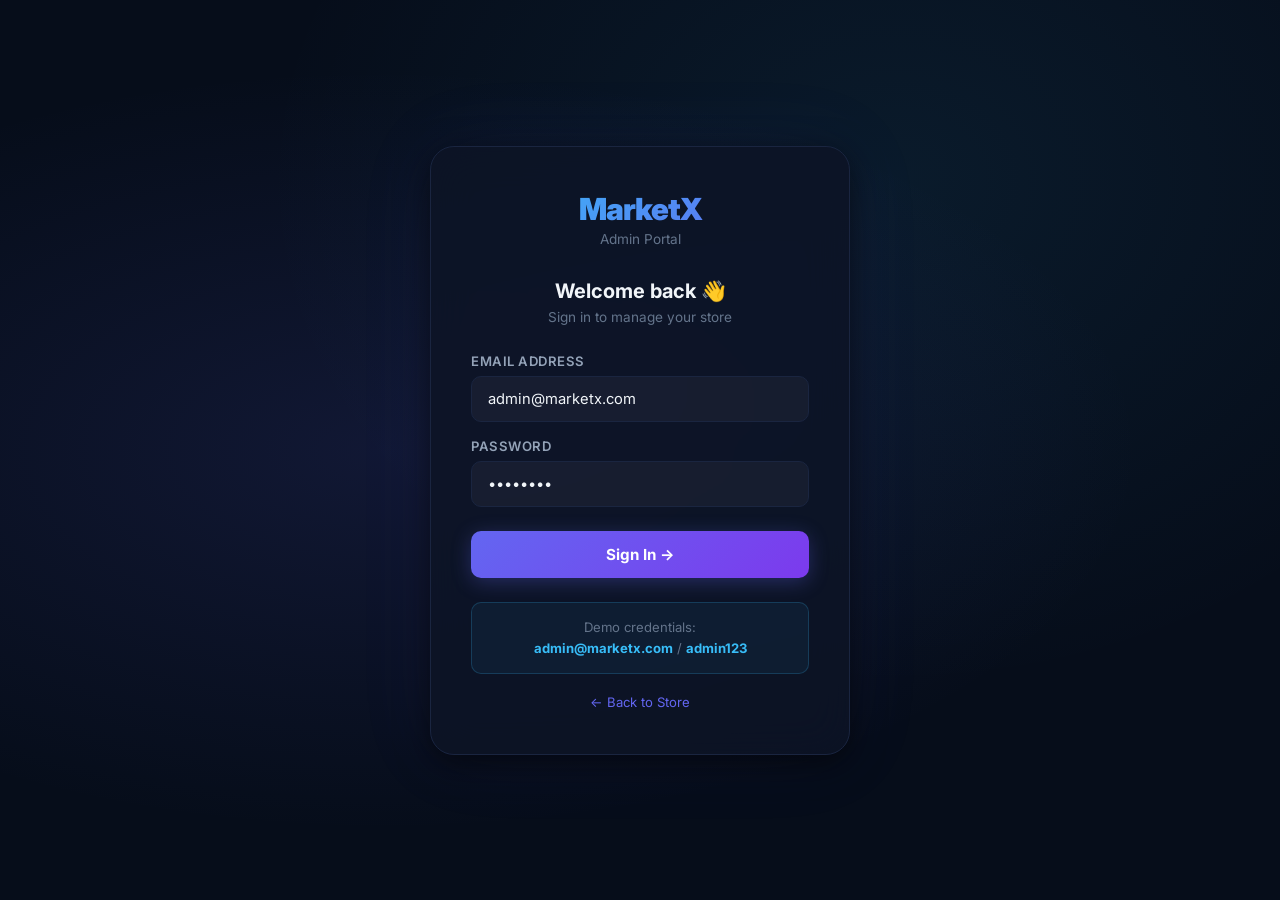
==== index.html @ 16c5cb94 "upgraded admin portal" ====
<!DOCTYPE html>
<html lang="en">
<head>
    <meta charset="UTF-8">
    <meta name="viewport" content="width=device-width, initial-scale=1.0">
    <meta name="description" content="MarketX Admin Panel — Secure login for store administrators.">
    <title>Admin Login | MarketX</title>
    <link rel="stylesheet" href="admin.css">
</head>
<body class="login-page">

<div class="login-card">
    <div class="login-logo">
        <span class="brand">MarketX</span>
        <span class="sub">Admin Portal</span>
    </div>

    <h2>Welcome back 👋</h2>
    <p class="welcome-sub">Sign in to manage your store</p>

    <div class="error-banner" id="errorBanner">
        <strong>❌ Error:</strong> <span id="errorMsg">Invalid credentials.</span>
    </div>

    <form id="loginForm" onsubmit="handleLogin(event)">
        <div class="form-group">
            <label for="email">Email Address</label>
            <input
                type="email"
                id="email"
                class="form-control"
                placeholder="admin@marketx.com"
                value="admin@marketx.com"
                required
                autocomplete="email"
            >
        </div>
        <div class="form-group">
            <label for="password">Password</label>
            <input
                type="password"
                id="password"
                class="form-control"
                placeholder="••••••••"
                value="admin123"
                required
                autocomplete="current-password"
            >
        </div>
        <button type="submit" class="login-btn" id="loginBtn">
            Sign In →
        </button>
    </form>

    <div class="hint-box">
        Demo credentials:<br>
        <strong>admin@marketx.com</strong> / <strong>admin123</strong>
    </div>

    <p style="text-align:center; margin-top:20px; font-size:0.82rem; color:var(--text-muted);">
        <a href="../index.html" style="color:var(--primary); text-decoration:none;">← Back to Store</a>
    </p>
</div>

<div class="toast-container" id="toastContainer"></div>

<script src="admin.js"></script>
<script>
    // If already logged in, redirect to dashboard
    const existingToken = localStorage.getItem('adminToken');
    if (existingToken) {
        // Quick verify
        fetch('http://localhost:3001/api/auth/verify', {
            headers: { 'Authorization': 'Bearer ' + existingToken }
        })
        .then(r => r.json())
        .then(data => {
            if (data.valid) window.location.href = 'dashboard.html';
        })
        .catch(() => {});
    }

    async function handleLogin(e) {
        e.preventDefault();
        const email    = document.getElementById('email').value;
        const password = document.getElementById('password').value;
        const btn      = document.getElementById('loginBtn');
        const banner   = document.getElementById('errorBanner');

        btn.disabled   = true;
        btn.innerText  = 'Signing in...';
        banner.style.display = 'none';

        try {
            const res  = await fetch('http://localhost:3001/api/auth/login', {
                method: 'POST',
                headers: { 'Content-Type': 'application/json' },
                body: JSON.stringify({ email, password })
            });
            const data = await res.json();

            if (res.ok && data.token) {
                localStorage.setItem('adminToken', data.token);
                localStorage.setItem('adminUser', JSON.stringify(data.admin));
                showToast('Login successful! Redirecting...', 'success');
                setTimeout(() => { window.location.href = 'dashboard.html'; }, 800);
            } else {
                document.getElementById('errorMsg').innerText = data.error || 'Invalid credentials.';
                banner.style.display = 'block';
                btn.disabled  = false;
                btn.innerText = 'Sign In →';
            }
        } catch (err) {
            document.getElementById('errorMsg').innerText = 'Cannot connect to server. Is it running on port 3001?';
            banner.style.display = 'block';
            btn.disabled  = false;
            btn.innerText = 'Sign In →';
        }
    }
</script>
</body>
</html>
---- admin.css ----
@import url('https://fonts.googleapis.com/css2?family=Inter:wght@300;400;500;600;700;800;900&display=swap');

:root {
    --bg-body:     #060d1a;
    --bg-card:     #0d1526;
    --bg-sidebar:  #080f1e;
    --bg-surface:  #111827;
    --primary:     #6366f1;
    --primary-hover: #4f46e5;
    --primary-glow:  rgba(99, 102, 241, 0.2);
    --accent:      #38bdf8;
    --success:     #10b981;
    --danger:      #ef4444;
    --warning:     #f59e0b;
    --text-main:   #f1f5f9;
    --text-muted:  #64748b;
    --text-sub:    #94a3b8;
    --border:      #1a2540;
    --border-hover:#253354;
    --shadow:      0 8px 32px rgba(0,0,0,0.6);
    --radius:      12px;
    --sidebar-w:   240px;
    --topbar-h:    64px;
}

*, *::before, *::after { margin:0; padding:0; box-sizing:border-box; font-family:'Inter', sans-serif; }

body {
    background: var(--bg-body);
    color: var(--text-main);
    min-height: 100vh;
    -webkit-font-smoothing: antialiased;
}

::-webkit-scrollbar { width: 5px; }
::-webkit-scrollbar-track { background: var(--bg-body); }
::-webkit-scrollbar-thumb { background: var(--border-hover); border-radius: 3px; }

/* ─── LOGIN PAGE ─────────────────────────────────── */
.login-page {
    min-height: 100vh;
    display: flex;
    align-items: center;
    justify-content: center;
    background: radial-gradient(ellipse at 30% 50%, rgba(99,102,241,0.12) 0%, transparent 60%),
                radial-gradient(ellipse at 70% 20%, rgba(56,189,248,0.08) 0%, transparent 50%),
                var(--bg-body);
    padding: 20px;
}
.login-card {
    width: 100%;
    max-width: 420px;
    background: rgba(13, 21, 38, 0.85);
    backdrop-filter: blur(20px);
    border: 1px solid var(--border);
    border-radius: 24px;
    padding: 44px 40px;
    box-shadow: var(--shadow), 0 0 80px rgba(99,102,241,0.08);
}
.login-logo {
    text-align: center;
    margin-bottom: 32px;
}
.login-logo .brand {
    font-size: 1.9rem;
    font-weight: 900;
    background: linear-gradient(135deg, var(--accent), var(--primary));
    -webkit-background-clip: text;
    -webkit-text-fill-color: transparent;
    background-clip: text;
    letter-spacing: -1px;
    display: block;
}
.login-logo .sub {
    color: var(--text-muted);
    font-size: 0.85rem;
    margin-top: 4px;
    display: block;
}
.login-card h2 {
    font-size: 1.25rem;
    font-weight: 700;
    margin-bottom: 6px;
    text-align: center;
}
.login-card .welcome-sub {
    color: var(--text-muted);
    font-size: 0.85rem;
    text-align: center;
    margin-bottom: 28px;
}
.form-group { margin-bottom: 16px; }
.form-group label {
    display: block;
    font-size: 0.82rem;
    font-weight: 600;
    color: var(--text-sub);
    margin-bottom: 7px;
    text-transform: uppercase;
    letter-spacing: 0.5px;
}
.form-control {
    width: 100%;
    padding: 13px 16px;
    background: rgba(255,255,255,0.04);
    border: 1px solid var(--border);
    border-radius: 10px;
    color: var(--text-main);
    font-size: 0.92rem;
    font-family: inherit;
    outline: none;
    transition: all 0.25s;
}
.form-control:focus {
    border-color: var(--primary);
    background: rgba(99,102,241,0.06);
    box-shadow: 0 0 0 3px var(--primary-glow);
}
.login-btn {
    width: 100%;
    padding: 14px;
    background: linear-gradient(135deg, var(--primary), #7c3aed);
    color: white;
    border: none;
    border-radius: 10px;
    font-size: 0.95rem;
    font-weight: 700;
    cursor: pointer;
    transition: all 0.3s;
    margin-top: 8px;
    font-family: inherit;
    box-shadow: 0 4px 20px rgba(99,102,241,0.3);
}
.login-btn:hover { transform: translateY(-2px); box-shadow: 0 8px 28px rgba(99,102,241,0.45); }
.login-btn:active { transform: translateY(0); }
.login-btn:disabled { opacity: 0.6; cursor: not-allowed; transform: none; }

.error-banner {
    background: rgba(239,68,68,0.1);
    border: 1px solid rgba(239,68,68,0.3);
    border-radius: 8px;
    padding: 12px 16px;
    color: #fca5a5;
    font-size: 0.87rem;
    margin-bottom: 16px;
    display: none;
}
.hint-box {
    margin-top: 24px;
    padding: 14px;
    background: rgba(56,189,248,0.06);
    border: 1px solid rgba(56,189,248,0.2);
    border-radius: 10px;
    font-size: 0.82rem;
    color: var(--text-muted);
    text-align: center;
    line-height: 1.6;
}
.hint-box strong { color: var(--accent); }

/* ─── DASHBOARD LAYOUT ────────────────────────────── */
.admin-layout {
    display: flex;
    min-height: 100vh;
}

/* Sidebar */
.admin-sidebar {
    width: var(--sidebar-w);
    background: var(--bg-sidebar);
    border-right: 1px solid var(--border);
    display: flex;
    flex-direction: column;
    position: fixed;
    top: 0; left: 0; bottom: 0;
    z-index: 200;
    transition: transform 0.3s ease;
}
.sidebar-header {
    padding: 22px 20px;
    border-bottom: 1px solid var(--border);
}
.sidebar-brand {
    font-size: 1.3rem;
    font-weight: 900;
    background: linear-gradient(135deg, var(--accent), var(--primary));
    -webkit-background-clip: text;
    -webkit-text-fill-color: transparent;
    background-clip: text;
    letter-spacing: -0.5px;
}
.sidebar-subtitle {
    font-size: 0.72rem;
    color: var(--text-muted);
    margin-top: 2px;
    text-transform: uppercase;
    letter-spacing: 1px;
}
.sidebar-nav { padding: 16px 12px; flex: 1; overflow-y: auto; }
.nav-section-label {
    font-size: 0.68rem;
    font-weight: 600;
    color: var(--text-muted);
    text-transform: uppercase;
    letter-spacing: 1.2px;
    padding: 0 8px;
    margin: 14px 0 6px;
}
.nav-item {
    display: flex;
    align-items: center;
    gap: 12px;
    padding: 10px 12px;
    border-radius: 10px;
    color: var(--text-muted);
    text-decoration: none;
    font-size: 0.9rem;
    font-weight: 500;
    cursor: pointer;
    transition: all 0.2s;
    margin-bottom: 2px;
    border: none;
    background: none;
    width: 100%;
    text-align: left;
    font-family: inherit;
}
.nav-item:hover { background: rgba(99,102,241,0.1); color: var(--text-main); }
.nav-item.active { background: rgba(99,102,241,0.15); color: var(--primary); font-weight: 600; }
.nav-item .nav-icon { font-size: 1rem; width: 20px; text-align: center; }
.sidebar-footer {
    padding: 16px 12px;
    border-top: 1px solid var(--border);
}
.admin-user {
    display: flex;
    align-items: center;
    gap: 10px;
    padding: 10px 12px;
    border-radius: 10px;
    background: rgba(255,255,255,0.04);
    margin-bottom: 8px;
}
.user-avatar {
    width: 34px; height: 34px;
    background: linear-gradient(135deg, var(--primary), #7c3aed);
    border-radius: 50%;
    display: flex; align-items: center; justify-content: center;
    font-size: 0.9rem; font-weight: 700; color: white; flex-shrink: 0;
}
.user-info { overflow: hidden; }
.user-name { font-size: 0.85rem; font-weight: 600; white-space: nowrap; overflow: hidden; text-overflow: ellipsis; }
.user-role { font-size: 0.72rem; color: var(--text-muted); }
.logout-btn {
    width: 100%;
    padding: 9px;
    background: rgba(239,68,68,0.1);
    border: 1px solid rgba(239,68,68,0.2);
    color: #fca5a5;
    border-radius: 8px;
    cursor: pointer;
    font-size: 0.85rem;
    font-weight: 500;
    transition: all 0.2s;
    font-family: inherit;
}
.logout-btn:hover { background: rgba(239,68,68,0.2); }

/* Main area */
.admin-main {
    flex: 1;
    margin-left: var(--sidebar-w);
    display: flex;
    flex-direction: column;
    min-height: 100vh;
}
.admin-topbar {
    height: var(--topbar-h);
    background: rgba(6,13,26,0.9);
    backdrop-filter: blur(20px);
    border-bottom: 1px solid var(--border);
    display: flex;
    align-items: center;
    justify-content: space-between;
    padding: 0 28px;
    position: sticky;
    top: 0;
    z-index: 100;
}
.topbar-title { font-size: 1.1rem; font-weight: 700; }
.topbar-actions { display: flex; align-items: center; gap: 12px; }
.topbar-link {
    color: var(--text-muted);
    text-decoration: none;
    font-size: 0.85rem;
    padding: 7px 14px;
    border-radius: 8px;
    border: 1px solid var(--border);
    transition: all 0.2s;
}
.topbar-link:hover { color: var(--text-main); border-color: var(--border-hover); }

.admin-content { padding: 28px; flex: 1; }

/* ─── STAT CARDS ─────────────────────────────────── */
.stats-grid {
    display: grid;
    grid-template-columns: repeat(auto-fill, minmax(200px, 1fr));
    gap: 18px;
    margin-bottom: 32px;
}
.stat-card {
    background: var(--bg-card);
    border: 1px solid var(--border);
    border-radius: var(--radius);
    padding: 22px;
    display: flex;
    align-items: center;
    gap: 16px;
    transition: border-color 0.2s, transform 0.2s;
}
.stat-card:hover { border-color: var(--border-hover); transform: translateY(-2px); }
.stat-icon {
    width: 48px; height: 48px;
    border-radius: 12px;
    display: flex; align-items: center; justify-content: center;
    font-size: 1.3rem;
    flex-shrink: 0;
}
.stat-icon.purple { background: rgba(99,102,241,0.15); }
.stat-icon.blue   { background: rgba(56,189,248,0.15); }
.stat-icon.green  { background: rgba(16,185,129,0.15); }
.stat-icon.amber  { background: rgba(245,158,11,0.15); }
.stat-value { font-size: 1.5rem; font-weight: 800; line-height: 1; }
.stat-label { font-size: 0.8rem; color: var(--text-muted); margin-top: 4px; font-weight: 500; }

/* ─── SECTION PANELS ─────────────────────────────── */
.section-panel { display: none; }
.section-panel.active { display: block; }
.panel-header {
    display: flex;
    align-items: center;
    justify-content: space-between;
    margin-bottom: 20px;
    flex-wrap: wrap;
    gap: 12px;
}
.panel-title { font-size: 1.2rem; font-weight: 700; }
.panel-title span { color: var(--text-muted); font-size: 0.9rem; font-weight: 400; margin-left: 8px; }

/* ─── DATA TABLE ─────────────────────────────────── */
.table-wrapper {
    background: var(--bg-card);
    border: 1px solid var(--border);
    border-radius: var(--radius);
    overflow: hidden;
}
.data-table {
    width: 100%;
    border-collapse: collapse;
    font-size: 0.88rem;
}
.data-table thead th {
    padding: 14px 18px;
    text-align: left;
    font-size: 0.72rem;
    font-weight: 600;
    color: var(--text-muted);
    text-transform: uppercase;
    letter-spacing: 0.8px;
    background: rgba(255,255,255,0.02);
    border-bottom: 1px solid var(--border);
}
.data-table tbody td {
    padding: 14px 18px;
    border-bottom: 1px solid rgba(26,37,64,0.6);
    vertical-align: middle;
    color: var(--text-sub);
}
.data-table tbody tr:last-child td { border-bottom: none; }
.data-table tbody tr:hover td { background: rgba(255,255,255,0.02); }
.data-table tbody .name-col { color: var(--text-main); font-weight: 500; }
.data-table tbody .price-col { color: var(--accent); font-weight: 600; }

.table-image {
    width: 44px; height: 44px;
    object-fit: cover;
    border-radius: 8px;
    border: 1px solid var(--border);
}

/* Status badges */
.badge {
    display: inline-flex;
    align-items: center;
    gap: 5px;
    padding: 4px 10px;
    border-radius: 50px;
    font-size: 0.75rem;
    font-weight: 600;
}
.badge-processing { background: rgba(245,158,11,0.12); color: #fbbf24; border: 1px solid rgba(245,158,11,0.25); }
.badge-shipped    { background: rgba(56,189,248,0.12); color: var(--accent); border: 1px solid rgba(56,189,248,0.25); }
.badge-delivered  { background: rgba(16,185,129,0.12); color: #34d399; border: 1px solid rgba(16,185,129,0.25); }
.badge-cancelled  { background: rgba(239,68,68,0.12); color: #f87171; border: 1px solid rgba(239,68,68,0.25); }

/* Action buttons */
.action-btns { display: flex; gap: 8px; }
.btn-edit, .btn-delete, .btn-view {
    padding: 6px 12px;
    border-radius: 7px;
    border: none;
    cursor: pointer;
    font-size: 0.8rem;
    font-weight: 600;
    font-family: inherit;
    transition: all 0.2s;
}
.btn-edit   { background: rgba(99,102,241,0.12); color: var(--primary); border: 1px solid rgba(99,102,241,0.25); }
.btn-edit:hover   { background: rgba(99,102,241,0.25); }
.btn-delete { background: rgba(239,68,68,0.1); color: #f87171; border: 1px solid rgba(239,68,68,0.2); }
.btn-delete:hover { background: rgba(239,68,68,0.22); }
.btn-view   { background: rgba(56,189,248,0.1); color: var(--accent); border: 1px solid rgba(56,189,248,0.2); }
.btn-view:hover   { background: rgba(56,189,248,0.22); }

/* Add product button */
.btn-add {
    display: inline-flex;
    align-items: center;
    gap: 8px;
    padding: 10px 20px;
    background: linear-gradient(135deg, var(--primary), #7c3aed);
    color: white;
    border: none;
    border-radius: 10px;
    font-size: 0.9rem;
    font-weight: 600;
    cursor: pointer;
    transition: all 0.3s;
    font-family: inherit;
    box-shadow: 0 4px 16px rgba(99,102,241,0.3);
}
.btn-add:hover { transform: translateY(-1px); box-shadow: 0 6px 20px rgba(99,102,241,0.45); }

/* Loading state */
.table-loading {
    padding: 40px;
    text-align: center;
    color: var(--text-muted);
    font-size: 0.9rem;
}

/* Empty state */
.table-empty {
    padding: 60px 20px;
    text-align: center;
    color: var(--text-muted);
}
.table-empty-icon { font-size: 2.5rem; margin-bottom: 12px; }
.table-empty p { font-size: 0.9rem; }

/* ─── MODAL ──────────────────────────────────────── */
.modal-overlay {
    display: none;
    position: fixed;
    inset: 0;
    background: rgba(0,0,0,0.75);
    backdrop-filter: blur(4px);
    z-index: 1000;
    align-items: center;
    justify-content: center;
    padding: 20px;
}
.modal-overlay.open { display: flex; }
.modal-box {
    background: var(--bg-card);
    border: 1px solid var(--border);
    border-radius: 20px;
    padding: 32px;
    width: 100%;
    max-width: 500px;
    position: relative;
    box-shadow: var(--shadow);
    animation: modalIn 0.25s ease;
}
@keyframes modalIn { from { opacity:0; transform: scale(0.95) translateY(10px); } to { opacity:1; transform: scale(1) translateY(0); } }
.modal-close {
    position: absolute;
    top: 16px; right: 18px;
    background: none;
    border: none;
    color: var(--text-muted);
    font-size: 1.3rem;
    cursor: pointer;
    transition: color 0.2s;
    line-height: 1;
    padding: 4px;
}
.modal-close:hover { color: var(--text-main); }
.modal-title { font-size: 1.15rem; font-weight: 700; margin-bottom: 22px; }
.modal-form { display: flex; flex-direction: column; gap: 14px; }
.modal-form label {
    display: block;
    font-size: 0.8rem;
    font-weight: 600;
    color: var(--text-sub);
    margin-bottom: 5px;
    text-transform: uppercase;
    letter-spacing: 0.4px;
}
.modal-form input, .modal-form select, .modal-form textarea {
    width: 100%;
    padding: 11px 14px;
    background: var(--bg-surface);
    border: 1px solid var(--border);
    border-radius: 9px;
    color: var(--text-main);
    font-size: 0.9rem;
    font-family: inherit;
    outline: none;
    transition: all 0.2s;
}
.modal-form input:focus, .modal-form select:focus, .modal-form textarea:focus {
    border-color: var(--primary);
    box-shadow: 0 0 0 3px var(--primary-glow);
}
.modal-form select { appearance: none; }
.modal-form textarea { resize: vertical; min-height: 80px; }
.modal-form-row { display: grid; grid-template-columns: 1fr 1fr; gap: 12px; }
.modal-footer { display: flex; gap: 10px; margin-top: 6px; justify-content: flex-end; }
.btn-cancel {
    padding: 10px 20px;
    background: transparent;
    border: 1px solid var(--border-hover);
    color: var(--text-main);
    border-radius: 9px;
    cursor: pointer;
    font-size: 0.9rem;
    font-family: inherit;
    transition: all 0.2s;
}
.btn-cancel:hover { background: rgba(255,255,255,0.05); }
.btn-save {
    padding: 10px 24px;
    background: linear-gradient(135deg, var(--primary), #7c3aed);
    color: white;
    border: none;
    border-radius: 9px;
    cursor: pointer;
    font-size: 0.9rem;
    font-weight: 600;
    font-family: inherit;
    transition: all 0.2s;
}
.btn-save:hover { transform: translateY(-1px); }
.btn-save:disabled { opacity: 0.5; cursor: not-allowed; transform: none; }

/* Confirm modal */
.confirm-modal { max-width: 360px; text-align: center; }
.confirm-icon { font-size: 2.5rem; margin-bottom: 12px; }
.confirm-modal p { color: var(--text-muted); font-size: 0.9rem; margin: 8px 0 24px; }
.confirm-btns { display: flex; gap: 10px; justify-content: center; }

/* ─── TOAST ──────────────────────────────────────── */
.toast-container {
    position: fixed;
    bottom: 24px;
    right: 24px;
    z-index: 9999;
    display: flex;
    flex-direction: column;
    gap: 10px;
}
.toast {
    background: var(--bg-surface);
    border: 1px solid var(--border-hover);
    border-radius: 12px;
    padding: 13px 18px;
    display: flex;
    align-items: center;
    gap: 12px;
    min-width: 270px;
    box-shadow: var(--shadow);
    animation: toastIn 0.3s ease, toastOut 0.3s ease 2.7s forwards;
    border-left: 3px solid var(--success);
}
.toast.error { border-left-color: var(--danger); }
.toast.warning { border-left-color: var(--warning); }
.toast-icon { font-size: 1.1rem; }
.toast-msg { font-size: 0.875rem; font-weight: 500; }
@keyframes toastIn  { from { transform: translateX(110%); opacity:0; } to { transform: translateX(0); opacity:1; } }
@keyframes toastOut { from { opacity:1; } to { opacity:0; transform: translateX(110%); } }

/* ─── RESPONSIVE ─────────────────────────────────── */
@media (max-width: 768px) {
    .admin-sidebar { transform: translateX(-100%); }
    .admin-sidebar.open { transform: translateX(0); }
    .admin-main { margin-left: 0; }
    .stats-grid { grid-template-columns: repeat(2, 1fr); }
    .modal-form-row { grid-template-columns: 1fr; }
    .data-table { font-size: 0.8rem; }
    .data-table thead th, .data-table tbody td { padding: 10px 12px; }
}
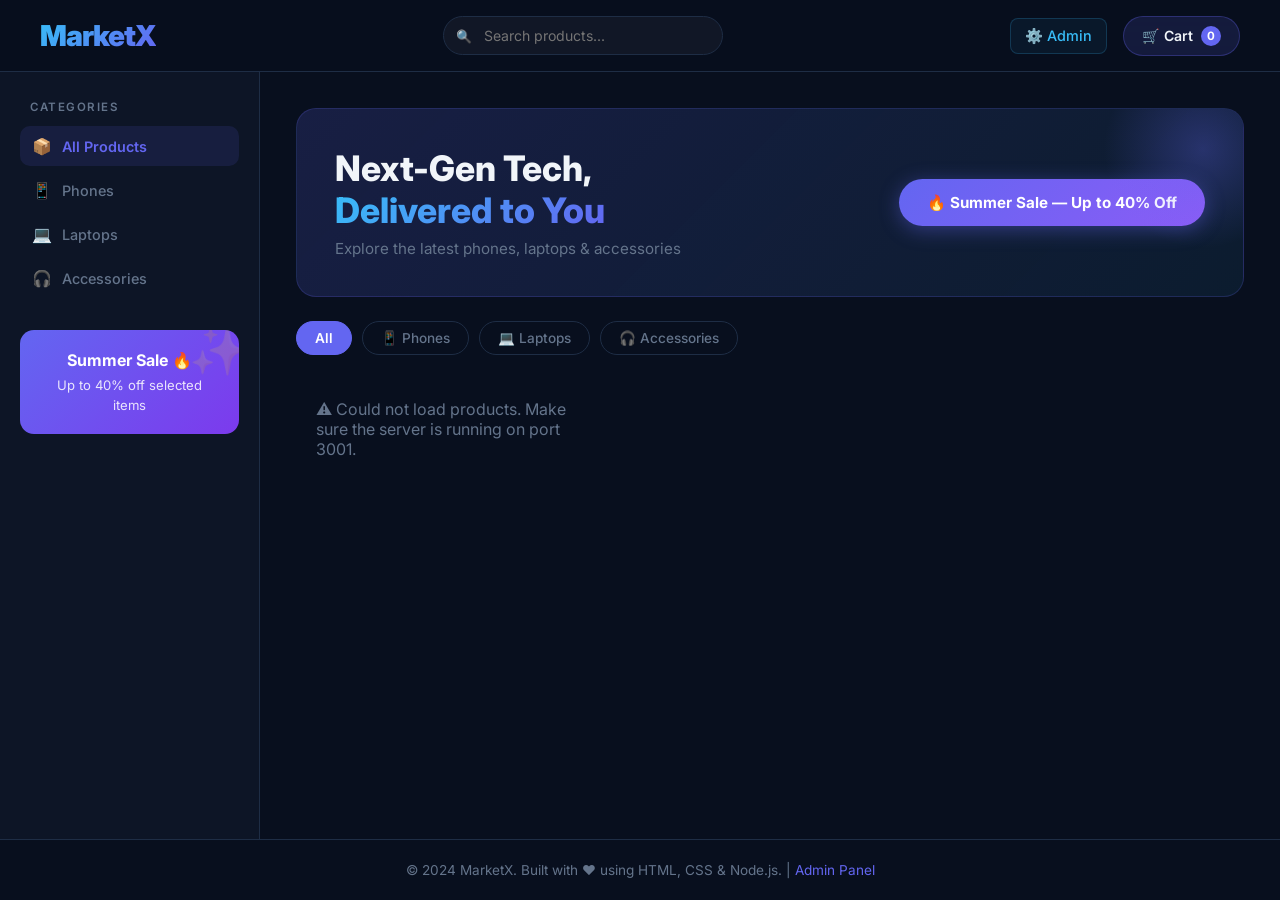
==== commit 5b131f8e: "complete frontend using html and css" ====
--- a/index.html
+++ b/index.html
@@ -3,120 +3,86 @@
 <head>
     <meta charset="UTF-8">
     <meta name="viewport" content="width=device-width, initial-scale=1.0">
-    <meta name="description" content="MarketX Admin Panel — Secure login for store administrators.">
-    <title>Admin Login | MarketX</title>
-    <link rel="stylesheet" href="admin.css">
+    <meta name="description" content="MarketX — Shop the latest premium electronics including phones, laptops, and accessories at unbeatable prices.">
+    <title>MarketX | Premium Electronics Store</title>
+    <link rel="stylesheet" href="style.css">
 </head>
-<body class="login-page">
+<body>
 
-<div class="login-card">
-    <div class="login-logo">
-        <span class="brand">MarketX</span>
-        <span class="sub">Admin Portal</span>
-    </div>
+<div class="grid-layout">
+    <!-- Header -->
+    <header class="navbar">
+        <div class="logo">MarketX</div>
+        <div class="search-bar">
+            <input type="text" placeholder="Search products..." id="search" autocomplete="off">
+        </div>
+        <div class="nav-right">
+            <nav class="nav-links">
+                <a href="admin/index.html" class="admin-link" id="admin-nav-link">⚙️ Admin</a>
+            </nav>
+            <a href="cart.html" class="cart-btn" id="cart-link">
+                🛒 Cart <span class="cart-badge" id="cart-count">0</span>
+            </a>
+        </div>
+    </header>
 
-    <h2>Welcome back 👋</h2>
-    <p class="welcome-sub">Sign in to manage your store</p>
+    <!-- Sidebar (Desktop) -->
+    <aside class="sidebar">
+        <h3>Categories</h3>
+        <nav>
+            <ul>
+                <li><a href="#" class="active sidebar-filter" data-category="All"><span class="sidebar-icon">📦</span>All Products</a></li>
+                <li><a href="#" class="sidebar-filter" data-category="Phones"><span class="sidebar-icon">📱</span>Phones</a></li>
+                <li><a href="#" class="sidebar-filter" data-category="Laptops"><span class="sidebar-icon">💻</span>Laptops</a></li>
+                <li><a href="#" class="sidebar-filter" data-category="Accessories"><span class="sidebar-icon">🎧</span>Accessories</a></li>
+            </ul>
+        </nav>
+        <div class="promo">
+            <p>Summer Sale 🔥</p>
+            <small>Up to 40% off selected items</small>
+        </div>
+    </aside>
 
-    <div class="error-banner" id="errorBanner">
-        <strong>❌ Error:</strong> <span id="errorMsg">Invalid credentials.</span>
-    </div>
+    <!-- Main Content -->
+    <main>
+        <!-- Hero Banner -->
+        <div class="hero-banner" style="padding: 0 0 24px;">
+            <div class="hero-inner">
+                <div class="hero-text">
+                    <h1>Next-Gen Tech,<br><span>Delivered to You</span></h1>
+                    <p>Explore the latest phones, laptops & accessories</p>
+                </div>
+                <div class="hero-badge">🔥 Summer Sale — Up to 40% Off</div>
+            </div>
+        </div>
 
-    <form id="loginForm" onsubmit="handleLogin(event)">
-        <div class="form-group">
-            <label for="email">Email Address</label>
-            <input
-                type="email"
-                id="email"
-                class="form-control"
-                placeholder="admin@marketx.com"
-                value="admin@marketx.com"
-                required
-                autocomplete="email"
-            >
+        <!-- Category Filters (mobile/tablet) -->
+        <div class="category-filters" id="categoryFilters">
+            <button class="filter-btn active" data-category="All">All</button>
+            <button class="filter-btn" data-category="Phones">📱 Phones</button>
+            <button class="filter-btn" data-category="Laptops">💻 Laptops</button>
+            <button class="filter-btn" data-category="Accessories">🎧 Accessories</button>
         </div>
-        <div class="form-group">
-            <label for="password">Password</label>
-            <input
-                type="password"
-                id="password"
-                class="form-control"
-                placeholder="••••••••"
-                value="admin123"
-                required
-                autocomplete="current-password"
-            >
+
+        <!-- Products Grid -->
+        <div class="products" id="productList">
+            <!-- Skeleton placeholders while loading -->
+            <div class="skeleton"></div>
+            <div class="skeleton"></div>
+            <div class="skeleton"></div>
+            <div class="skeleton"></div>
         </div>
-        <button type="submit" class="login-btn" id="loginBtn">
-            Sign In →
-        </button>
-    </form>
+    </main>
 
-    <div class="hint-box">
-        Demo credentials:<br>
-        <strong>admin@marketx.com</strong> / <strong>admin123</strong>
-    </div>
-
-    <p style="text-align:center; margin-top:20px; font-size:0.82rem; color:var(--text-muted);">
-        <a href="../index.html" style="color:var(--primary); text-decoration:none;">← Back to Store</a>
-    </p>
+    <!-- Footer -->
+    <footer class="footer">
+        <p>&copy; 2024 MarketX. Built with ❤️ using HTML, CSS & Node.js. | <a href="admin/index.html">Admin Panel</a></p>
+    </footer>
 </div>
 
+<!-- Toast Container -->
 <div class="toast-container" id="toastContainer"></div>
 
-<script src="admin.js"></script>
-<script>
-    // If already logged in, redirect to dashboard
-    const existingToken = localStorage.getItem('adminToken');
-    if (existingToken) {
-        // Quick verify
-        fetch('http://localhost:3001/api/auth/verify', {
-            headers: { 'Authorization': 'Bearer ' + existingToken }
-        })
-        .then(r => r.json())
-        .then(data => {
-            if (data.valid) window.location.href = 'dashboard.html';
-        })
-        .catch(() => {});
-    }
-
-    async function handleLogin(e) {
-        e.preventDefault();
-        const email    = document.getElementById('email').value;
-        const password = document.getElementById('password').value;
-        const btn      = document.getElementById('loginBtn');
-        const banner   = document.getElementById('errorBanner');
-
-        btn.disabled   = true;
-        btn.innerText  = 'Signing in...';
-        banner.style.display = 'none';
-
-        try {
-            const res  = await fetch('http://localhost:3001/api/auth/login', {
-                method: 'POST',
-                headers: { 'Content-Type': 'application/json' },
-                body: JSON.stringify({ email, password })
-            });
-            const data = await res.json();
-
-            if (res.ok && data.token) {
-                localStorage.setItem('adminToken', data.token);
-                localStorage.setItem('adminUser', JSON.stringify(data.admin));
-                showToast('Login successful! Redirecting...', 'success');
-                setTimeout(() => { window.location.href = 'dashboard.html'; }, 800);
-            } else {
-                document.getElementById('errorMsg').innerText = data.error || 'Invalid credentials.';
-                banner.style.display = 'block';
-                btn.disabled  = false;
-                btn.innerText = 'Sign In →';
-            }
-        } catch (err) {
-            document.getElementById('errorMsg').innerText = 'Cannot connect to server. Is it running on port 3001?';
-            banner.style.display = 'block';
-            btn.disabled  = false;
-            btn.innerText = 'Sign In →';
-        }
-    }
-</script>
+<script src="script.js"></script>
 </body>
-</html>
+</html>
--- a/style.css
+++ b/style.css
@@ -0,0 +1,610 @@
+@import url('https://fonts.googleapis.com/css2?family=Inter:wght@300;400;500;600;700;800;900&display=swap');
+
+:root {
+    /* Palette: Dark Modern */
+    --bg-body: #080f1e;
+    --bg-card: #111827;
+    --bg-sidebar: #0d1526;
+    --primary: #6366f1;
+    --primary-hover: #4f46e5;
+    --primary-glow: rgba(99, 102, 241, 0.25);
+    --text-main: #f1f5f9;
+    --text-muted: #64748b;
+    --accent: #38bdf8;
+    --accent-glow: rgba(56, 189, 248, 0.2);
+    --success: #10b981;
+    --danger: #ef4444;
+    --warning: #f59e0b;
+    --border: #1e2d45;
+    --border-hover: #334155;
+    --shadow: 0 8px 32px rgba(0, 0, 0, 0.6);
+    --shadow-glow: 0 0 40px rgba(99, 102, 241, 0.15);
+    --radius: 14px;
+
+    /* Spacing */
+    --header-height: 72px;
+    --sidebar-width: 260px;
+}
+
+* {
+    margin: 0;
+    padding: 0;
+    box-sizing: border-box;
+    font-family: 'Inter', 'Segoe UI', Roboto, Helvetica, Arial, sans-serif;
+}
+
+body {
+    background: var(--bg-body);
+    color: var(--text-main);
+    min-height: 100vh;
+    -webkit-font-smoothing: antialiased;
+}
+
+/* Scrollbar */
+::-webkit-scrollbar { width: 6px; }
+::-webkit-scrollbar-track { background: var(--bg-body); }
+::-webkit-scrollbar-thumb { background: var(--border-hover); border-radius: 3px; }
+
+/* --- MACRO LAYOUT: CSS GRID --- */
+.grid-layout {
+    display: grid;
+    grid-template-areas:
+        "header"
+        "main"
+        "footer";
+    grid-template-columns: 1fr;
+    min-height: 100vh;
+}
+
+@media (min-width: 768px) {
+    .grid-layout {
+        grid-template-areas:
+            "header header"
+            "main main"
+            "footer footer";
+    }
+}
+
+@media (min-width: 1024px) {
+    .grid-layout {
+        grid-template-areas:
+            "header header"
+            "sidebar main"
+            "footer footer";
+        grid-template-columns: var(--sidebar-width) 1fr;
+        grid-template-rows: var(--header-height) 1fr auto;
+    }
+}
+
+/* --- NAVBAR --- */
+.navbar {
+    grid-area: header;
+    display: flex;
+    justify-content: space-between;
+    align-items: center;
+    padding: 0 clamp(20px, 5%, 40px);
+    background: rgba(8, 15, 30, 0.92);
+    backdrop-filter: blur(20px);
+    -webkit-backdrop-filter: blur(20px);
+    border-bottom: 1px solid var(--border);
+    position: sticky;
+    top: 0;
+    z-index: 100;
+    height: var(--header-height);
+}
+
+.logo {
+    font-size: clamp(1.4rem, 2.5vw, 1.8rem);
+    font-weight: 900;
+    background: linear-gradient(135deg, var(--accent) 0%, var(--primary) 100%);
+    -webkit-background-clip: text;
+    -webkit-text-fill-color: transparent;
+    background-clip: text;
+    letter-spacing: -1px;
+}
+
+.nav-right {
+    display: flex;
+    align-items: center;
+    gap: 16px;
+}
+
+.search-bar {
+    position: relative;
+}
+.search-bar input {
+    padding: 10px 16px 10px 40px;
+    border-radius: 50px;
+    border: 1px solid var(--border);
+    background: rgba(255,255,255,0.04);
+    color: var(--text-main);
+    width: clamp(150px, 28vw, 280px);
+    outline: none;
+    transition: 0.3s;
+    font-size: 0.88rem;
+}
+.search-bar::before {
+    content: '🔍';
+    position: absolute;
+    left: 13px;
+    top: 50%;
+    transform: translateY(-50%);
+    font-size: 0.8rem;
+    pointer-events: none;
+}
+.search-bar input:focus {
+    border-color: var(--primary);
+    box-shadow: 0 0 0 3px var(--primary-glow);
+    background: rgba(99, 102, 241, 0.06);
+}
+
+.nav-links { display: flex; align-items: center; gap: 4px; }
+.nav-links a {
+    color: var(--text-muted);
+    text-decoration: none;
+    font-weight: 500;
+    font-size: 0.9rem;
+    padding: 8px 14px;
+    border-radius: 8px;
+    transition: all 0.2s;
+}
+.nav-links a:hover { color: var(--text-main); background: rgba(255,255,255,0.06); }
+
+.cart-btn {
+    display: flex;
+    align-items: center;
+    gap: 8px;
+    color: var(--text-main) !important;
+    text-decoration: none;
+    font-weight: 600;
+    font-size: 0.88rem;
+    padding: 9px 18px !important;
+    border-radius: 50px !important;
+    background: rgba(99, 102, 241, 0.15) !important;
+    border: 1px solid rgba(99, 102, 241, 0.3);
+    transition: all 0.2s;
+}
+.cart-btn:hover {
+    background: rgba(99, 102, 241, 0.3) !important;
+    border-color: var(--primary);
+    transform: scale(1.03);
+}
+.cart-badge {
+    background: var(--primary);
+    color: white;
+    border-radius: 50%;
+    width: 20px;
+    height: 20px;
+    display: inline-flex;
+    align-items: center;
+    justify-content: center;
+    font-size: 0.72rem;
+    font-weight: 700;
+    transition: transform 0.2s;
+}
+.cart-badge.pop { animation: pop 0.3s ease; }
+@keyframes pop {
+    0%   { transform: scale(1); }
+    50%  { transform: scale(1.5); }
+    100% { transform: scale(1); }
+}
+
+.admin-link {
+    color: var(--accent) !important;
+    border: 1px solid rgba(56, 189, 248, 0.2) !important;
+    background: rgba(56, 189, 248, 0.06) !important;
+}
+.admin-link:hover {
+    background: rgba(56, 189, 248, 0.15) !important;
+    border-color: var(--accent) !important;
+}
+
+/* --- HERO BANNER --- */
+.hero-banner {
+    grid-column: 1 / -1;
+    padding: clamp(30px, 5%, 50px) clamp(20px, 5%, 40px) 20px;
+}
+.hero-inner {
+    background: linear-gradient(135deg, rgba(99,102,241,0.18) 0%, rgba(56,189,248,0.08) 100%);
+    border: 1px solid rgba(99, 102, 241, 0.2);
+    border-radius: 20px;
+    padding: clamp(24px, 4%, 40px);
+    display: flex;
+    align-items: center;
+    justify-content: space-between;
+    gap: 20px;
+    position: relative;
+    overflow: hidden;
+}
+.hero-inner::before {
+    content: '';
+    position: absolute;
+    top: -60px; right: -60px;
+    width: 200px; height: 200px;
+    background: radial-gradient(circle, rgba(99,102,241,0.3), transparent 70%);
+    pointer-events: none;
+}
+.hero-text h1 {
+    font-size: clamp(1.4rem, 3.5vw, 2.2rem);
+    font-weight: 800;
+    line-height: 1.2;
+    margin-bottom: 8px;
+}
+.hero-text h1 span { background: linear-gradient(135deg, var(--accent), var(--primary)); -webkit-background-clip: text; -webkit-text-fill-color: transparent; background-clip: text; }
+.hero-text p { color: var(--text-muted); font-size: 0.95rem; }
+.hero-badge {
+    background: linear-gradient(135deg, var(--primary), #8b5cf6);
+    color: white;
+    padding: 14px 28px;
+    border-radius: 50px;
+    font-weight: 700;
+    font-size: 0.95rem;
+    white-space: nowrap;
+    box-shadow: 0 4px 20px rgba(99,102,241,0.4);
+}
+
+/* --- SIDEBAR --- */
+.sidebar {
+    grid-area: sidebar;
+    background: var(--bg-sidebar);
+    padding: 28px 20px;
+    border-right: 1px solid var(--border);
+    display: none;
+}
+@media (min-width: 1024px) { .sidebar { display: block; } }
+
+.sidebar h3 {
+    margin-bottom: 12px;
+    color: var(--text-muted);
+    font-size: 0.72rem;
+    text-transform: uppercase;
+    letter-spacing: 1.5px;
+    font-weight: 600;
+    padding: 0 10px;
+}
+.sidebar ul { list-style: none; }
+.sidebar li { margin-bottom: 4px; }
+.sidebar a {
+    text-decoration: none;
+    color: var(--text-muted);
+    display: flex;
+    align-items: center;
+    gap: 10px;
+    padding: 10px 12px;
+    border-radius: 10px;
+    font-size: 0.9rem;
+    font-weight: 500;
+    transition: all 0.2s;
+}
+.sidebar a:hover, .sidebar a.active {
+    background: rgba(99, 102, 241, 0.12);
+    color: var(--primary);
+}
+.sidebar a.active { font-weight: 600; }
+.sidebar-icon { font-size: 1rem; width: 20px; text-align: center; }
+
+.promo {
+    margin-top: 32px;
+    padding: 20px;
+    background: linear-gradient(135deg, var(--primary), #7c3aed);
+    border-radius: 14px;
+    color: white;
+    text-align: center;
+    position: relative;
+    overflow: hidden;
+}
+.promo::before {
+    content: '✨';
+    position: absolute;
+    top: -10px; right: -10px;
+    font-size: 3rem;
+    opacity: 0.15;
+}
+.promo p { font-weight: 700; font-size: 1rem; margin-bottom: 4px; }
+.promo small { opacity: 0.85; font-size: 0.82rem; }
+
+/* --- CATEGORY FILTERS --- */
+.category-filters {
+    display: flex;
+    gap: 10px;
+    flex-wrap: wrap;
+    padding: 0 0 24px;
+}
+.filter-btn {
+    padding: 8px 18px;
+    border-radius: 50px;
+    border: 1px solid var(--border);
+    background: transparent;
+    color: var(--text-muted);
+    font-size: 0.85rem;
+    font-weight: 500;
+    cursor: pointer;
+    transition: all 0.2s;
+    font-family: inherit;
+}
+.filter-btn:hover { border-color: var(--primary); color: var(--primary); background: var(--primary-glow); }
+.filter-btn.active { background: var(--primary); border-color: var(--primary); color: white; font-weight: 600; }
+
+/* --- MAIN CONTENT --- */
+main { grid-area: main; padding: clamp(20px, 4%, 36px); }
+
+/* Products Grid */
+.products {
+    display: grid;
+    grid-template-columns: repeat(auto-fill, minmax(260px, 1fr));
+    gap: 22px;
+}
+
+/* Loading skeleton */
+.skeleton {
+    background: linear-gradient(90deg, var(--bg-card) 0%, var(--border) 50%, var(--bg-card) 100%);
+    background-size: 200% 100%;
+    animation: shimmer 1.5s infinite;
+    border-radius: var(--radius);
+    height: 340px;
+}
+@keyframes shimmer { 0% { background-position: 200% 0; } 100% { background-position: -200% 0; } }
+
+/* Card */
+.card {
+    background: var(--bg-card);
+    border-radius: var(--radius);
+    overflow: hidden;
+    border: 1px solid var(--border);
+    transition: transform 0.3s ease, box-shadow 0.3s ease, border-color 0.3s ease;
+    display: flex;
+    flex-direction: column;
+    cursor: pointer;
+}
+.card:hover {
+    transform: translateY(-6px);
+    box-shadow: var(--shadow-glow), var(--shadow);
+    border-color: rgba(99, 102, 241, 0.5);
+}
+.card-image-wrapper {
+    position: relative;
+    overflow: hidden;
+}
+.card img {
+    width: 100%;
+    height: 200px;
+    object-fit: cover;
+    display: block;
+    transition: transform 0.4s ease;
+}
+.card:hover img { transform: scale(1.05); }
+.card-category-badge {
+    position: absolute;
+    top: 12px; left: 12px;
+    background: rgba(8,15,30,0.75);
+    backdrop-filter: blur(8px);
+    color: var(--accent);
+    font-size: 0.7rem;
+    font-weight: 600;
+    padding: 4px 10px;
+    border-radius: 50px;
+    border: 1px solid rgba(56,189,248,0.3);
+    letter-spacing: 0.5px;
+    text-transform: uppercase;
+}
+.card-quick-add {
+    position: absolute;
+    bottom: 10px; right: 10px;
+    background: var(--primary);
+    color: white;
+    border: none;
+    width: 36px; height: 36px;
+    border-radius: 50%;
+    font-size: 1.1rem;
+    cursor: pointer;
+    display: flex; align-items: center; justify-content: center;
+    opacity: 0;
+    transform: scale(0.8);
+    transition: all 0.25s ease;
+    box-shadow: 0 4px 12px rgba(99,102,241,0.4);
+}
+.card:hover .card-quick-add { opacity: 1; transform: scale(1); }
+.card-quick-add:hover { background: var(--primary-hover); transform: scale(1.1) !important; }
+
+.card-body { padding: 18px; flex-grow: 1; display: flex; flex-direction: column; }
+.card h3 { font-size: 1rem; font-weight: 600; margin-bottom: 4px; color: var(--text-main); }
+.card-price { color: var(--accent); font-weight: 700; font-size: 1.15rem; margin-bottom: 14px; }
+.card-stock { font-size: 0.78rem; color: var(--text-muted); margin-bottom: 14px; }
+.card-stock.low { color: var(--warning); }
+.card-stock.out { color: var(--danger); }
+.card button.view-btn {
+    margin-top: auto;
+    background: rgba(99, 102, 241, 0.1);
+    border: 1px solid rgba(99, 102, 241, 0.3);
+    color: var(--primary);
+    padding: 10px;
+    border-radius: 10px;
+    cursor: pointer;
+    transition: all 0.25s;
+    font-weight: 500;
+    font-size: 0.875rem;
+    font-family: inherit;
+}
+.card button.view-btn:hover { background: var(--primary); color: white; border-color: var(--primary); }
+
+/* --- BUTTONS --- */
+.btn-primary {
+    background: linear-gradient(135deg, var(--primary), #7c3aed);
+    color: white;
+    border: none;
+    padding: 12px 28px;
+    border-radius: 10px;
+    cursor: pointer;
+    font-weight: 600;
+    font-size: 0.95rem;
+    transition: all 0.3s;
+    font-family: inherit;
+    box-shadow: 0 4px 16px rgba(99,102,241,0.3);
+}
+.btn-primary:hover { transform: translateY(-2px); box-shadow: 0 8px 24px rgba(99,102,241,0.45); }
+
+.btn-secondary {
+    background: transparent;
+    border: 1px solid var(--border-hover);
+    color: var(--text-main);
+    padding: 12px 24px;
+    border-radius: 10px;
+    cursor: pointer;
+    font-weight: 500;
+    font-size: 0.95rem;
+    transition: all 0.2s;
+    font-family: inherit;
+}
+.btn-secondary:hover { border-color: var(--primary); color: var(--primary); background: var(--primary-glow); }
+.full-width { width: 100%; margin-top: 20px; }
+
+/* --- PRODUCT PAGE --- */
+.product-detail-container {
+    display: flex;
+    flex-direction: column;
+    gap: 40px;
+    max-width: 1000px;
+    margin: 0 auto;
+}
+@media (min-width: 768px) { .product-detail-container { flex-direction: row; } }
+
+.product-image-wrapper { flex: 1; }
+.product-image-wrapper img {
+    width: 100%;
+    border-radius: 20px;
+    box-shadow: var(--shadow);
+    border: 1px solid var(--border);
+}
+
+.product-info-wrapper { flex: 1; display: flex; flex-direction: column; justify-content: center; }
+.product-title { font-size: clamp(1.8rem, 5vw, 2.8rem); line-height: 1.15; margin-bottom: 8px; font-weight: 800; }
+
+.product-category-tag {
+    display: inline-block;
+    padding: 5px 14px;
+    background: rgba(56,189,248,0.1);
+    border: 1px solid rgba(56,189,248,0.3);
+    border-radius: 50px;
+    color: var(--accent);
+    font-size: 0.82rem;
+    font-weight: 600;
+    text-transform: uppercase;
+    letter-spacing: 0.5px;
+    margin-bottom: 16px;
+}
+
+.product-price { font-size: 2.2rem; color: var(--accent); margin: 16px 0; font-weight: 800; }
+.product-description { color: var(--text-muted); line-height: 1.7; font-size: 0.95rem; margin-bottom: 10px; }
+.product-stock-tag {
+    display: inline-flex;
+    align-items: center;
+    gap: 6px;
+    font-size: 0.85rem;
+    color: var(--success);
+    margin-bottom: 20px;
+    font-weight: 500;
+}
+.product-stock-tag::before { content: '●'; font-size: 0.5rem; }
+.actions { display: flex; gap: 14px; margin-top: 20px; }
+
+/* --- CART PAGE --- */
+.cart-main { padding: clamp(20px, 4%, 36px); }
+.cart-main h1 { font-size: 1.8rem; font-weight: 800; margin-bottom: 28px; }
+.cart-content { display: flex; flex-direction: column; gap: 28px; }
+@media (min-width: 768px) { .cart-content { flex-direction: row; } }
+.cart-items-container { flex: 2; }
+.cart-summary {
+    flex: 1;
+    background: var(--bg-card);
+    padding: 28px;
+    border-radius: var(--radius);
+    height: fit-content;
+    border: 1px solid var(--border);
+}
+.cart-summary h3 { font-size: 1.1rem; font-weight: 700; margin-bottom: 20px; }
+
+.cart-item {
+    display: flex;
+    justify-content: space-between;
+    align-items: center;
+    padding: 18px;
+    background: var(--bg-card);
+    margin-bottom: 12px;
+    border-radius: 12px;
+    border: 1px solid var(--border);
+    transition: border-color 0.2s;
+}
+.cart-item:hover { border-color: var(--border-hover); }
+.cart-item-name { font-weight: 600; margin-bottom: 4px; }
+.cart-item-detail { color: var(--text-muted); font-size: 0.85rem; }
+.cart-item-total { font-weight: 700; font-size: 1rem; color: var(--accent); }
+.remove-btn {
+    background: rgba(239,68,68,0.1);
+    border: 1px solid rgba(239,68,68,0.2);
+    color: var(--danger);
+    cursor: pointer;
+    border-radius: 8px;
+    padding: 6px 10px;
+    font-size: 0.85rem;
+    margin-left: 12px;
+    transition: all 0.2s;
+}
+.remove-btn:hover { background: rgba(239,68,68,0.25); }
+
+.summary-row { display: flex; justify-content: space-between; margin-bottom: 14px; color: var(--text-muted); font-size: 0.9rem; }
+.summary-row.total {
+    border-top: 1px solid var(--border);
+    padding-top: 14px;
+    color: var(--text-main);
+    font-weight: 700;
+    font-size: 1.1rem;
+    margin-top: 6px;
+}
+.cart-empty {
+    text-align: center;
+    padding: 60px 20px;
+    color: var(--text-muted);
+}
+.cart-empty-icon { font-size: 3.5rem; margin-bottom: 16px; }
+.cart-empty h2 { font-size: 1.3rem; color: var(--text-main); margin-bottom: 8px; }
+
+/* --- TOAST NOTIFICATION --- */
+.toast-container {
+    position: fixed;
+    bottom: 28px;
+    right: 28px;
+    z-index: 9999;
+    display: flex;
+    flex-direction: column;
+    gap: 10px;
+}
+.toast {
+    background: var(--bg-card);
+    border: 1px solid var(--border);
+    border-radius: 12px;
+    padding: 14px 20px;
+    display: flex;
+    align-items: center;
+    gap: 12px;
+    min-width: 280px;
+    box-shadow: var(--shadow);
+    animation: slideIn 0.3s ease, fadeOut 0.3s ease 2.7s forwards;
+    border-left: 3px solid var(--success);
+}
+.toast.error { border-left-color: var(--danger); }
+.toast-icon { font-size: 1.2rem; }
+.toast-msg { font-size: 0.9rem; font-weight: 500; }
+@keyframes slideIn { from { transform: translateX(100%); opacity: 0; } to { transform: translateX(0); opacity: 1; } }
+@keyframes fadeOut { from { opacity: 1; } to { opacity: 0; transform: translateX(100%); } }
+
+/* --- FOOTER --- */
+.footer {
+    grid-area: footer;
+    text-align: center;
+    padding: 22px;
+    color: var(--text-muted);
+    border-top: 1px solid var(--border);
+    font-size: 0.85rem;
+}
+.footer a { color: var(--primary); text-decoration: none; }
+.footer a:hover { text-decoration: underline; }
